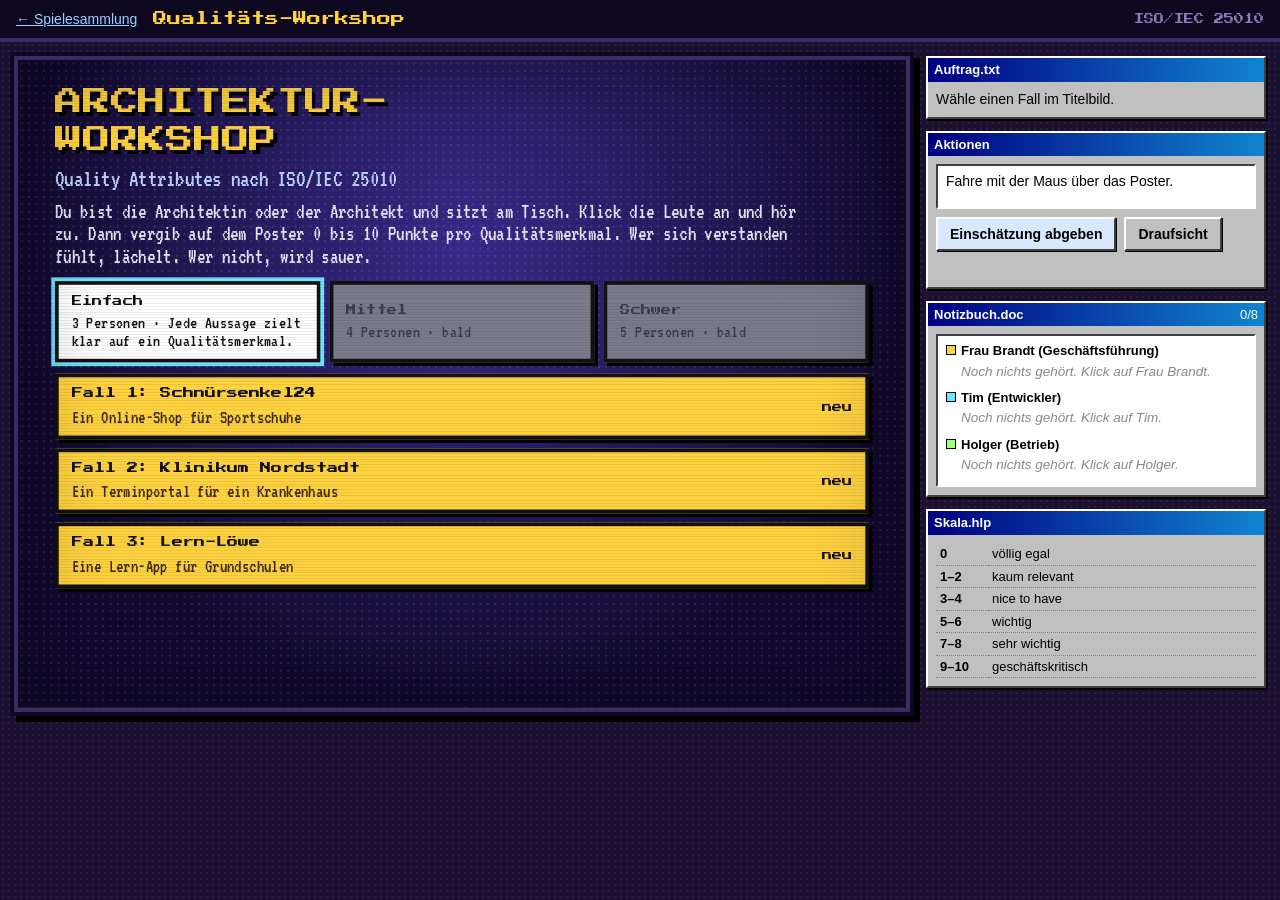
==== games/quality-workshop/index.html @ 389eb07d "Add architecture games collection with quality workshop game Pixel-adventure style ISO 25010 quality" ====
<!doctype html>
<html lang="de">
<head>
  <meta charset="utf-8">
  <meta name="viewport" content="width=device-width, initial-scale=1">
  <title>Qualitäts-Workshop – Architekturspiele</title>
  <meta name="description" content="Hör den Beteiligten zu und bewerte die Qualitätsmerkmale nach ISO 25010 auf dem Radar-Poster.">
  <link rel="stylesheet" href="../../assets/retro.css">
  <link rel="stylesheet" href="style.css">
</head>
<body>
  <header class="topbar">
    <a class="back" href="../../">&larr; Spielesammlung</a>
    <h1>Qualitäts-Workshop</h1>
    <span class="topbar-note">ISO/IEC 25010</span>
  </header>

  <main class="layout">
    <section class="stage-col">
      <div class="frame">
        <div class="stage-wrap" id="stageWrap">
          <div id="stage">

            <!-- Raum -->
            <svg id="room" viewBox="0 0 960 300" width="960" height="300" shape-rendering="crispEdges" aria-hidden="true">
              <rect width="960" height="300" fill="#3f7d8c"/>
              <rect y="0" width="960" height="14" fill="#2f6270"/>
              <rect y="204" width="960" height="96" fill="#2c5a68"/>
              <rect y="204" width="960" height="6" fill="#d8c9a0"/>
              <rect y="210" width="960" height="3" fill="#1d3f4a"/>
              <!-- Fenster -->
              <rect x="52" y="36" width="216" height="150" fill="#e8dcc0"/>
              <rect x="62" y="46" width="196" height="130" fill="#79c7f2"/>
              <rect x="62" y="46" width="196" height="30" fill="#5db4e8"/>
              <rect x="86" y="92" width="52" height="10" fill="#fff"/><rect x="98" y="84" width="40" height="10" fill="#fff"/>
              <rect x="176" y="110" width="60" height="10" fill="#fff"/><rect x="188" y="102" width="40" height="10" fill="#fff"/>
              <rect x="224" y="52" width="22" height="22" fill="#ffe36b"/><rect x="220" y="56" width="30" height="14" fill="#ffe36b"/>
              <rect x="62" y="130" width="196" height="46" fill="#5a7f9c"/>
              <rect x="70" y="118" width="30" height="58" fill="#6a8aa6"/><rect x="104" y="104" width="24" height="72" fill="#587894"/><rect x="132" y="122" width="40" height="54" fill="#6a8aa6"/><rect x="176" y="112" width="26" height="64" fill="#587894"/><rect x="206" y="126" width="46" height="50" fill="#6a8aa6"/>
              <rect x="156" y="46" width="8" height="130" fill="#e8dcc0"/>
              <rect x="62" y="108" width="196" height="8" fill="#e8dcc0"/>
              <rect x="44" y="184" width="232" height="12" fill="#cbb98c"/>
              <!-- Uhr -->
              <rect x="452" y="26" width="48" height="48" fill="#222"/>
              <rect x="456" y="30" width="40" height="40" fill="#f5f0dc"/>
              <rect x="475" y="34" width="3" height="18" fill="#222"/><rect x="475" y="49" width="14" height="3" fill="#222"/>
              <rect x="474" y="48" width="5" height="5" fill="#c0392b"/>
              <!-- Whiteboard -->
              <rect x="668" y="34" width="240" height="152" fill="#9a9a9a"/>
              <rect x="674" y="40" width="228" height="140" fill="#f4f6f6"/>
              <rect x="684" y="56" width="80" height="6" fill="#2a56c0"/>
              <rect x="684" y="72" width="130" height="6" fill="#2a56c0"/>
              <rect x="684" y="88" width="104" height="6" fill="#c0392b"/>
              <rect x="800" y="110" width="12" height="12" fill="#2a8a4a"/><rect x="820" y="110" width="12" height="12" fill="#2a8a4a"/><rect x="840" y="110" width="12" height="12" fill="#2a8a4a"/>
              <rect x="684" y="110" width="100" height="6" fill="#2a56c0"/>
              <rect x="684" y="150" width="60" height="6" fill="#2a56c0"/>
              <rect x="674" y="180" width="228" height="8" fill="#7a7a7a"/>
              <rect x="700" y="176" width="26" height="6" fill="#c0392b"/><rect x="734" y="176" width="26" height="6" fill="#2a56c0"/>
              <!-- Deckenlampe -->
              <rect x="476" y="0" width="4" height="8" fill="#222"/>
              <!-- Pflanze -->
              <rect x="20" y="236" width="44" height="48" fill="#b5602f"/><rect x="16" y="230" width="52" height="10" fill="#c97a40"/>
              <rect x="26" y="170" width="10" height="60" fill="#2f8a3a"/><rect x="42" y="150" width="10" height="80" fill="#3aa84a"/><rect x="52" y="190" width="10" height="42" fill="#2f8a3a"/>
              <rect x="14" y="182" width="14" height="10" fill="#3aa84a"/><rect x="50" y="162" width="20" height="10" fill="#2f8a3a"/><rect x="30" y="160" width="16" height="10" fill="#3aa84a"/>
              <!-- Bild -->
              <rect x="316" y="46" width="70" height="56" fill="#222"/><rect x="322" y="52" width="58" height="44" fill="#f1d9a4"/>
              <rect x="330" y="78" width="14" height="18" fill="#a05a2a"/><rect x="348" y="66" width="14" height="30" fill="#c06a2a"/><rect x="364" y="72" width="12" height="24" fill="#8a4a1a"/>
            </svg>

            <div id="people"></div>

            <!-- Tisch -->
            <div id="table">
              <canvas id="mug" class="decor" aria-hidden="true"></canvas>
              <canvas id="pad" class="decor" aria-hidden="true"></canvas>
            </div>
            <div id="plates"></div>

            <!-- Poster -->
            <div id="posterStage">
              <div id="poster">
                <svg id="radar" viewBox="-250 -250 500 500" width="470" height="470" aria-label="Qualitäts-Poster nach ISO 25010"></svg>
              </div>
            </div>

            <div id="bubbles"></div>
            <div id="crt"></div>

            <!-- Titelbild -->
            <div id="title" class="overlay"></div>
          </div>
        </div>
      </div>
      <p class="hint-portrait">Tipp: Am Smartphone das Gerät quer halten.</p>
    </section>

    <aside class="sidebar">
      <section class="win" id="orderWin">
        <div class="win-title">Auftrag.txt</div>
        <div class="win-body"><p id="orderText" class="order">Wähle einen Fall im Titelbild.</p></div>
      </section>

      <section class="win" id="resultWin" hidden>
        <div class="win-title">Auswertung.exe</div>
        <div class="win-body" id="resultBody"></div>
      </section>

      <section class="win" id="actionWin">
        <div class="win-title">Aktionen</div>
        <div class="win-body">
          <div id="readout" class="inset readout">Fahre mit der Maus über das Poster.</div>
          <div class="btn-row">
            <button class="btn primary" id="submitBtn" type="button">Einschätzung abgeben</button>
            <button class="btn" id="zoomBtn" type="button" aria-pressed="false">Draufsicht</button>
          </div>
          <div id="status" class="status" role="status" aria-live="polite"></div>
        </div>
      </section>

      <section class="win" id="notesWin">
        <div class="win-title">Notizbuch.doc <span id="notesCount" class="count"></span></div>
        <div class="win-body"><div id="notes" class="inset notes"></div></div>
      </section>

      <section class="win" id="scaleWin">
        <div class="win-title">Skala.hlp</div>
        <div class="win-body"><table id="scale" class="scale"></table></div>
      </section>
    </aside>
  </main>

  <script src="data.js"></script>
  <script src="sprites.js"></script>
  <script src="game.js"></script>
</body>
</html>
---- assets/retro.css ----
/* Gemeinsame Optik der Spielesammlung: Fonts, Win95-Fenster, Pixel-Buttons. */
@font-face {
  font-family: 'Press Start 2P';
  src: url('fonts/press-start-2p-latin-400-normal.woff2') format('woff2');
  font-display: swap;
}
@font-face {
  font-family: 'VT323';
  src: url('fonts/vt323-latin-400-normal.woff2') format('woff2');
  font-display: swap;
}

:root {
  --bg: #1b1030;
  --ink: #111;
  --win: #c0c0c0;
  --navy: #000080;
  --yellow: #ffd23f;
  --px: 'Press Start 2P', 'Courier New', monospace;
  --vt: 'VT323', 'Courier New', monospace;
  --ui: Tahoma, Verdana, 'Segoe UI', sans-serif;
}

* { box-sizing: border-box; }

html, body { margin: 0; }
body {
  background: var(--bg);
  background-image: radial-gradient(#2a1c48 1px, transparent 1px);
  background-size: 6px 6px;
  color: #eee;
  font-family: var(--ui);
}

.win {
  background: var(--win);
  border: 2px solid;
  border-color: #fff #404040 #404040 #fff;
  box-shadow: 2px 2px 0 #000;
  color: #000;
  font: 14px/1.35 var(--ui);
  margin-bottom: 12px;
}
.win[hidden] { display: none; }
.win-title {
  background: linear-gradient(90deg, var(--navy), #1084d0);
  color: #fff;
  font-weight: bold;
  font-size: 13px;
  padding: 3px 6px;
  display: flex;
  justify-content: space-between;
}
.win-body { padding: 8px; }

.btn {
  background: var(--win);
  color: #000;
  border: 2px solid;
  border-color: #fff #404040 #404040 #fff;
  box-shadow: 1px 1px 0 #000;
  padding: 7px 12px;
  font: bold 14px var(--ui);
  cursor: pointer;
}
.btn:active, .btn[aria-pressed="true"] { border-color: #404040 #fff #fff #404040; box-shadow: none; }
.btn:focus-visible { outline: 2px dotted #000; outline-offset: -6px; }
.btn.primary { background: #d8e8ff; }
.btn[disabled] { color: #808080; cursor: default; }

.inset {
  background: #fff;
  border: 2px solid;
  border-color: #404040 #fff #fff #404040;
  padding: 6px 8px;
}

.pxbtn {
  background: var(--yellow);
  color: var(--ink);
  border: 4px solid var(--ink);
  box-shadow: 4px 4px 0 #000;
  padding: 10px 14px;
  font: 12px/1.4 var(--px);
  cursor: pointer;
  text-align: left;
}
.pxbtn:hover { background: #fff0a0; }
.pxbtn:active { transform: translate(3px, 3px); box-shadow: 1px 1px 0 #000; }
.pxbtn:focus-visible { outline: 3px dashed #fff; outline-offset: 3px; }
.pxbtn[disabled] { background: #7a7a8c; color: #3a3a4a; cursor: not-allowed; box-shadow: 4px 4px 0 #000; transform: none; }
---- games/quality-workshop/style.css ----
/* Qualitäts-Workshop: Seitenlayout, Bühne (960x640 logisch, wird skaliert) und Sidebar. */
.topbar {
  display: flex; align-items: center; gap: 16px;
  padding: 10px 16px;
  background: #0d0820;
  border-bottom: 4px solid #3a2a66;
}
.topbar h1 { font: 14px/1.3 var(--px); margin: 0; color: var(--yellow); flex: 1; }
.topbar .back { color: #9ad0ff; font-size: 14px; }
.topbar-note { font: 10px var(--px); color: #8a7ab8; }

.layout {
  display: grid;
  grid-template-columns: minmax(0, 1fr) 340px;
  gap: 16px;
  max-width: 1400px;
  margin: 0 auto;
  padding: 14px;
  align-items: start;
}
@media (max-width: 1000px) { .layout { grid-template-columns: minmax(0, 1fr); } }

.frame { border: 4px solid #3a2a66; background: #000; box-shadow: 0 0 0 4px #0d0820, 6px 6px 0 4px #000; }
.stage-wrap { position: relative; width: 100%; aspect-ratio: 960 / 700; overflow: hidden; }
#stage {
  position: absolute; left: 0; top: 0; width: 960px; height: 700px;
  transform-origin: 0 0; overflow: hidden;
  font-family: var(--vt);
  background: #222;
  user-select: none; -webkit-user-select: none;
}
.hint-portrait { display: none; color: #9a8ac8; font-size: 13px; }
@media (orientation: portrait) and (max-width: 700px) { .hint-portrait { display: block; } }

#room { position: absolute; left: 0; top: 0; }

/* Personen */
#people { position: absolute; inset: 0; z-index: 1; }
.person {
  position: absolute; top: 130px; width: 144px; height: 180px;
  padding: 0; border: 0; background: none; cursor: pointer;
  animation: bob 2.6s steps(1) infinite;
}
.person canvas { width: 144px; height: 180px; image-rendering: pixelated; display: block; }
.person:hover canvas, .person:focus-visible canvas { filter: brightness(1.18); }
.person:focus-visible { outline: 3px dashed #fff; outline-offset: 4px; }
@keyframes bob { 0%, 100% { transform: translateY(0); } 50% { transform: translateY(-3px); } }
.person.hop { animation: hop .6s steps(6) 2; }
@keyframes hop { 0%, 100% { transform: translateY(0); } 50% { transform: translateY(-14px); } }
.person.shake { animation: shake .4s steps(4) 3; }
@keyframes shake { 0%, 100% { transform: translateX(0); } 25% { transform: translateX(-5px); } 75% { transform: translateX(5px); } }
.person .badge {
  position: absolute; right: 8px; top: 2px; min-width: 26px; height: 26px; padding: 0 4px;
  background: var(--yellow); border: 3px solid #111; color: #111;
  font: 18px/20px var(--vt); text-align: center;
}
.person.done .badge { background: #8ae29a; }

/* Tisch */
#table {
  position: absolute; left: 0; top: 296px; width: 960px; height: 404px; z-index: 2;
  background:
    repeating-linear-gradient(180deg, transparent 0 46px, rgba(0,0,0,.22) 46px 49px),
    repeating-linear-gradient(90deg, rgba(255,255,255,.03) 0 3px, transparent 3px 11px),
    linear-gradient(180deg, #7a4c26, #96622f 40%, #7e502a);
  border-top: 8px solid #4a2c12;
  box-shadow: inset 0 4px 0 #b98650;
}
#table .decor { position: absolute; image-rendering: pixelated; }
#mug { left: 46px; top: 74px; width: 60px; height: 60px; }
#pad { left: 822px; top: 66px; width: 96px; height: 96px; }

#plates { position: absolute; inset: 0; z-index: 3; pointer-events: none; }
.plate {
  position: absolute; top: 302px; width: 156px; padding: 1px 4px 2px; text-align: center;
  background: #f4ead0; border: 3px solid #2a1a10; box-shadow: 3px 3px 0 rgba(0,0,0,.4);
  font: 19px/1 var(--vt); color: #1a1008;
}
.plate small { display: block; font-size: 15px; color: #6a5a40; }

/* Poster auf dem Tisch */
#posterStage {
  position: absolute; left: 240px; top: 322px; width: 480px; height: 378px;
  perspective: 900px; z-index: 4; pointer-events: none;
}
#poster {
  position: absolute; left: 5px; top: -58px; width: 470px; height: 470px;
  transform: rotateX(38deg); transform-origin: 50% 50%;
  transition: transform .5s steps(8);
  pointer-events: auto;
  filter: drop-shadow(8px 10px 0 rgba(0,0,0,.35));
}
#stage.zoomed #poster { transform: translateY(-150px) rotateX(0deg) scale(1.22); }
#radar { display: block; touch-action: none; cursor: crosshair; font-family: var(--ui); }
#radar .seg { fill: transparent; cursor: crosshair; }
#radar .seg.locked { cursor: default; }
#radar text { pointer-events: none; }
.axis-label { font: bold 13.5px var(--ui); fill: #2a1a10; }
.axis-label.untouched { fill: #a02a20; }
.axis-label.hot { fill: #0a3fc0; }

/* Sprechblasen */
#bubbles { position: absolute; inset: 0; z-index: 12; pointer-events: none; }
.bubble {
  position: absolute; max-width: 540px; width: max-content;
  background: #fffbe8; color: #111; border: 4px solid #111;
  padding: 8px 12px 10px; font: 25px/1.05 var(--vt);
  box-shadow: 4px 4px 0 rgba(0,0,0,.45);
}
.bubble .who {
  display: inline-block; background: #111; color: var(--c, #fff);
  font: 9px/1 var(--px); padding: 4px 6px; margin-bottom: 6px;
}
.bubble .tail {
  position: absolute; bottom: -14px; width: 16px; height: 16px; margin-left: -8px;
  background: #fffbe8; border: 4px solid #111; border-top: 0; border-left: 0; transform: rotate(45deg);
}
.bubble.small { max-width: 160px; font-size: 21px; }

/* CRT-Look */
#crt {
  position: absolute; inset: 0; z-index: 40; pointer-events: none;
  background: repeating-linear-gradient(180deg, rgba(0,0,0,0) 0 2px, rgba(0,0,0,.07) 2px 3px);
  box-shadow: inset 0 0 90px rgba(0,0,0,.35);
}

/* Titelbild */
.overlay {
  position: absolute; inset: 0; z-index: 30; display: none;
  background: radial-gradient(circle at 50% 30%, #3a2a8c, #120a30 70%);
  color: #fff; padding: 22px 40px; overflow: hidden;
}
.overlay.on { display: block; }
.overlay::before {
  content: ''; position: absolute; inset: 0;
  background-image: radial-gradient(rgba(255,255,255,.12) 1px, transparent 1px); background-size: 8px 8px;
}
.overlay > * { position: relative; }
.t-title { font: 30px/1.35 var(--px); color: var(--yellow); text-shadow: 4px 4px 0 #000; margin: 4px 0 8px; }
.t-sub { font: 26px/1 var(--vt); color: #bcd2ff; margin: 0 0 12px; }
.t-how { font: 23px/1.05 var(--vt); color: #e6e6f6; max-width: 820px; margin: 0 0 14px; }
.t-levels { display: flex; gap: 10px; margin-bottom: 12px; }
.t-levels .pxbtn { flex: 1; font-size: 11px; }
.t-levels .pxbtn small { display: block; font: 19px/1 var(--vt); margin-top: 6px; }
.t-levels .pxbtn.sel { background: #fff; outline: 4px solid #6fe3ff; }
.t-cases { display: grid; gap: 10px; }
.t-cases .pxbtn { display: flex; justify-content: space-between; align-items: center; gap: 12px; }
.t-cases .pxbtn span:first-child { font-size: 12px; }
.t-cases .pxbtn small { font: 20px/1 var(--vt); display: block; margin-top: 6px; color: #3a2a10; }
.t-best { font: 11px var(--px); white-space: nowrap; }

/* Sidebar */
.order { margin: 0; }
.readout { min-height: 3.2em; margin-bottom: 8px; }
.readout b { color: #000080; }
.btn-row { display: flex; gap: 8px; flex-wrap: wrap; }
.status { margin-top: 8px; min-height: 1.4em; color: #8a1a10; font-weight: bold; }
.notes { max-height: 360px; overflow: auto; font-size: 13.5px; }
.notes h4 { margin: 8px 0 3px; font-size: 13px; }
.notes h4:first-child { margin-top: 0; }
.notes h4 i { display: inline-block; width: 10px; height: 10px; margin-right: 5px; border: 1px solid #000; }
.notes p { margin: 0 0 5px; padding-left: 15px; }
.notes p.unheard { color: #888; font-style: italic; }
.count { font-weight: normal; }
.scale { width: 100%; border-collapse: collapse; font-size: 13px; }
.scale td { padding: 2px 4px; border-bottom: 1px dotted #808080; }
.scale td:first-child { width: 52px; font-weight: bold; }
.scale tr.on td { background: #000080; color: #fff; }

/* Auswertung */
.res-score { text-align: center; margin-bottom: 8px; }
.res-score .big { font: 26px var(--px); color: #000080; }
.res-score .rank { font-weight: bold; margin-top: 4px; }
.res-legend { font-size: 12.5px; margin: 4px 0 8px; }
.res-legend i { display: inline-block; width: 18px; height: 0; border-top: 3px solid; vertical-align: middle; margin: 0 4px 0 8px; }
.res-person { border-top: 2px groove #fff; padding: 6px 0; }
.res-head { display: flex; align-items: center; gap: 8px; margin-bottom: 4px; }
.res-head canvas { width: 48px; height: 60px; image-rendering: pixelated; background: #3f7d8c; border: 2px solid #000; }
.res-head b { display: block; }
.res-row { margin: 3px 0 6px; font-size: 13px; }
.res-row .nums { font-weight: bold; }
.res-row .ok { color: #0a7a2a; } .res-row .mid { color: #a06a00; } .res-row .bad { color: #b01a10; }
.res-row q { display: block; color: #444; font-style: italic; quotes: none; }
.res-actions { display: flex; gap: 8px; flex-wrap: wrap; margin-top: 10px; }
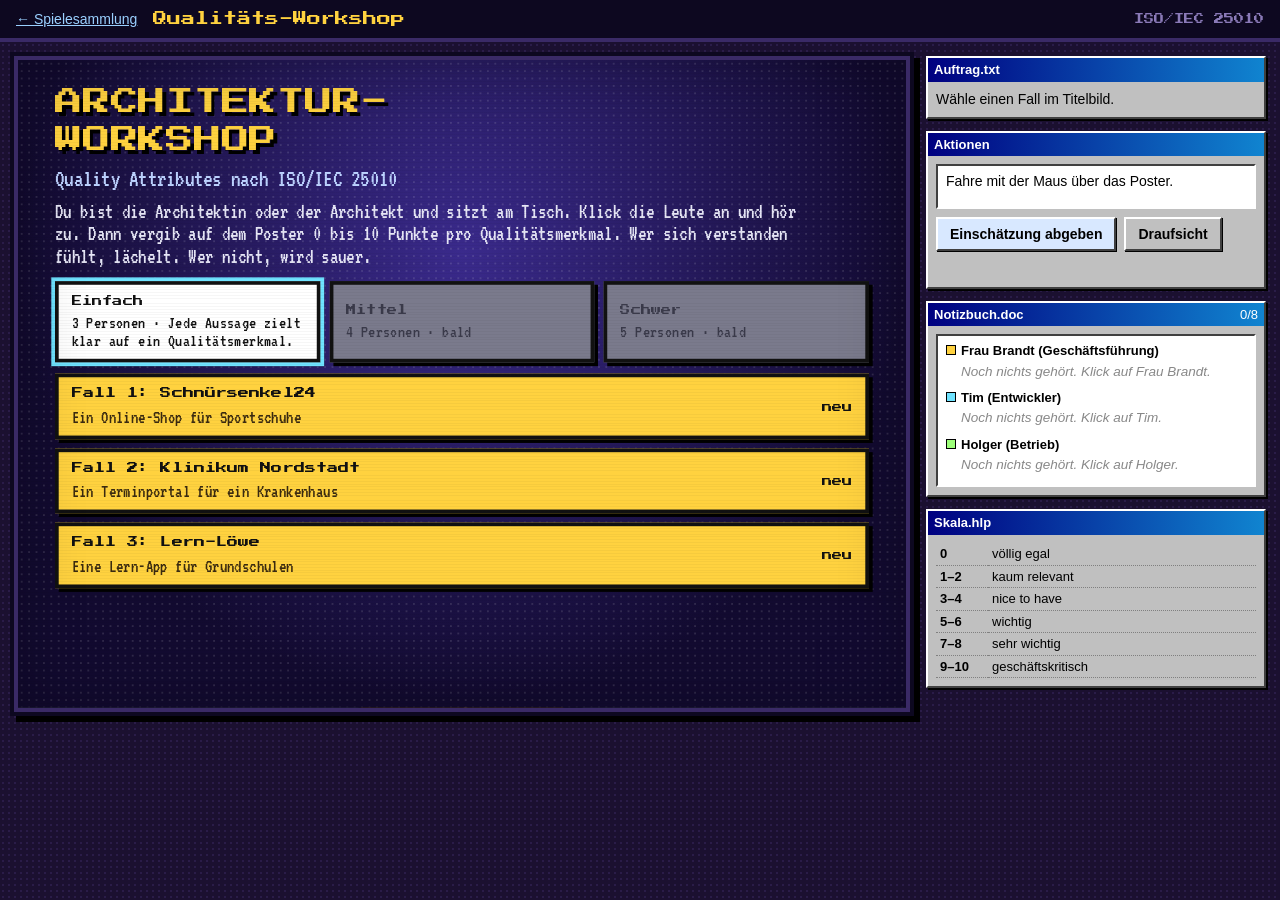
==== commit 763eb19e: "Seat people around an oval table, redraw figures with bigger cartoon heads People now sit at the bac" ====
--- a/games/quality-workshop/index.html
+++ b/games/quality-workshop/index.html
@@ -22,7 +22,7 @@
           <div id="stage">
 
             <!-- Raum -->
-            <svg id="room" viewBox="0 0 960 300" width="960" height="300" shape-rendering="crispEdges" aria-hidden="true">
+            <svg id="room" viewBox="0 0 960 700" width="960" height="700" shape-rendering="crispEdges" aria-hidden="true">
               <rect width="960" height="300" fill="#3f7d8c"/>
               <rect y="0" width="960" height="14" fill="#2f6270"/>
               <rect y="204" width="960" height="96" fill="#2c5a68"/>
@@ -65,6 +65,12 @@
               <!-- Bild -->
               <rect x="316" y="46" width="70" height="56" fill="#222"/><rect x="322" y="52" width="58" height="44" fill="#f1d9a4"/>
               <rect x="330" y="78" width="14" height="18" fill="#a05a2a"/><rect x="348" y="66" width="14" height="30" fill="#c06a2a"/><rect x="364" y="72" width="12" height="24" fill="#8a4a1a"/>
+              <!-- Boden -->
+              <rect y="300" width="960" height="400" fill="#3b3d6b"/>
+              <rect y="296" width="960" height="10" fill="#5a3a22"/>
+              <rect y="306" width="960" height="4" fill="#2a1a10"/>
+              <g fill="#34365e"><rect y="320" width="960" height="3"/><rect y="352" width="960" height="3"/><rect y="388" width="960" height="3"/><rect y="428" width="960" height="3"/><rect y="472" width="960" height="3"/><rect y="520" width="960" height="3"/><rect y="572" width="960" height="3"/><rect y="628" width="960" height="3"/><rect y="688" width="960" height="3"/></g>
+              <g fill="#454880"><rect x="40" y="340" width="6" height="3"/><rect x="180" y="460" width="6" height="3"/><rect x="860" y="360" width="6" height="3"/><rect x="800" y="600" width="6" height="3"/><rect x="90" y="620" width="6" height="3"/></g>
             </svg>
 
             <div id="people"></div>
--- a/games/quality-workshop/style.css
+++ b/games/quality-workshop/style.css
@@ -33,11 +33,12 @@
 @media (orientation: portrait) and (max-width: 700px) { .hint-portrait { display: block; } }
 
 #room { position: absolute; left: 0; top: 0; }
+.person.side canvas { -webkit-mask-image: linear-gradient(to bottom, #000 0, #000 70%, transparent 96%); mask-image: linear-gradient(to bottom, #000 0, #000 70%, transparent 96%); }
 
 /* Personen */
 #people { position: absolute; inset: 0; z-index: 1; }
 .person {
-  position: absolute; top: 130px; width: 144px; height: 180px;
+  position: absolute; width: 144px; height: 180px;
   padding: 0; border: 0; background: none; cursor: pointer;
   animation: bob 2.6s steps(1) infinite;
 }
@@ -56,26 +57,29 @@
 }
 .person.done .badge { background: #8ae29a; }
 
-/* Tisch */
+/* Tisch: ovale Platte, die Leute sitzen drumherum */
 #table {
-  position: absolute; left: 0; top: 296px; width: 960px; height: 404px; z-index: 2;
+  position: absolute; left: 120px; top: 296px; width: 720px; height: 380px; z-index: 2;
+  border-radius: 50%;
+  border: 10px solid #4a2c12;
   background:
-    repeating-linear-gradient(180deg, transparent 0 46px, rgba(0,0,0,.22) 46px 49px),
+    repeating-linear-gradient(180deg, transparent 0 46px, rgba(0,0,0,.2) 46px 49px),
     repeating-linear-gradient(90deg, rgba(255,255,255,.03) 0 3px, transparent 3px 11px),
-    linear-gradient(180deg, #7a4c26, #96622f 40%, #7e502a);
-  border-top: 8px solid #4a2c12;
-  box-shadow: inset 0 4px 0 #b98650;
+    radial-gradient(ellipse at 42% 32%, #a56c36, #86552a 60%, #744a26);
+  box-shadow: inset 0 5px 0 #c1905a, 0 16px 0 rgba(0,0,0,.35);
+  overflow: hidden;
 }
 #table .decor { position: absolute; image-rendering: pixelated; }
-#mug { left: 46px; top: 74px; width: 60px; height: 60px; }
-#pad { left: 822px; top: 66px; width: 96px; height: 96px; }
+#mug { left: 560px; top: 66px; width: 60px; height: 60px; }
+#pad { left: 600px; top: 150px; width: 72px; height: 72px; }
 
 #plates { position: absolute; inset: 0; z-index: 3; pointer-events: none; }
 .plate {
-  position: absolute; top: 302px; width: 156px; padding: 1px 4px 2px; text-align: center;
+  position: absolute; width: 156px; padding: 1px 4px 2px; text-align: center;
   background: #f4ead0; border: 3px solid #2a1a10; box-shadow: 3px 3px 0 rgba(0,0,0,.4);
   font: 19px/1 var(--vt); color: #1a1008;
 }
+.plate.side { width: 124px; }
 .plate small { display: block; font-size: 15px; color: #6a5a40; }
 
 /* Poster auf dem Tisch */
@@ -120,8 +124,8 @@
 /* CRT-Look */
 #crt {
   position: absolute; inset: 0; z-index: 40; pointer-events: none;
-  background: repeating-linear-gradient(180deg, rgba(0,0,0,0) 0 2px, rgba(0,0,0,.07) 2px 3px);
-  box-shadow: inset 0 0 90px rgba(0,0,0,.35);
+  background: repeating-linear-gradient(180deg, rgba(0,0,0,0) 0 2px, rgba(0,0,0,.035) 2px 3px);
+  box-shadow: inset 0 0 70px rgba(0,0,0,.25);
 }
 
 /* Titelbild */
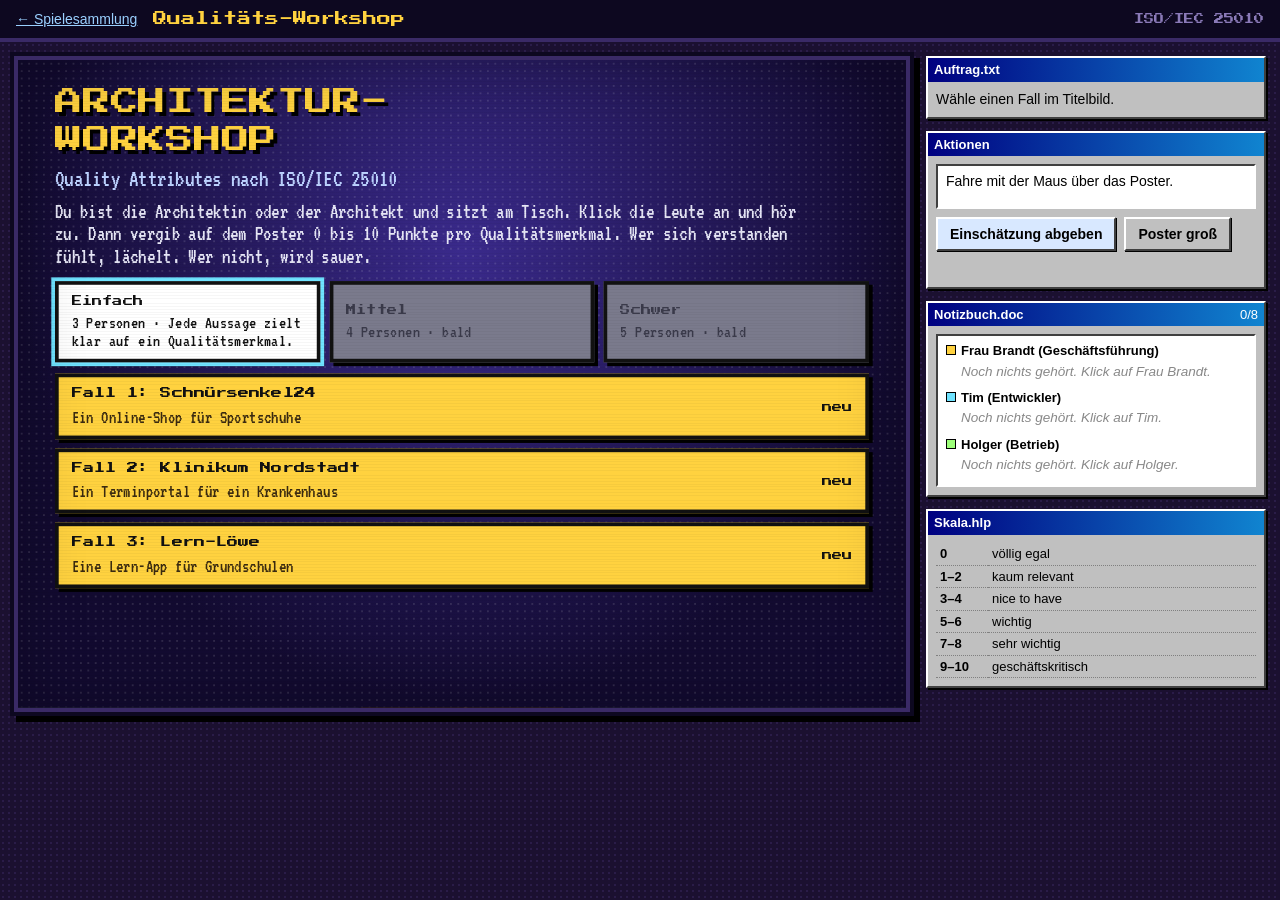
==== commit 65b98c05: "Add fullscreen radar poster for mobile Tapping the poster (or 'Poster groß') opens a flat, screen-fi" ====
--- a/games/quality-workshop/index.html
+++ b/games/quality-workshop/index.html
@@ -85,7 +85,7 @@
             <!-- Poster -->
             <div id="posterStage">
               <div id="poster">
-                <svg id="radar" viewBox="-250 -250 500 500" width="470" height="470" aria-label="Qualitäts-Poster nach ISO 25010"></svg>
+                <svg id="radar" viewBox="-250 -250 500 500" aria-label="Qualitäts-Poster nach ISO 25010"></svg>
               </div>
             </div>
 
@@ -97,7 +97,7 @@
           </div>
         </div>
       </div>
-      <p class="hint-portrait">Tipp: Am Smartphone das Gerät quer halten.</p>
+      <p class="hint-mobile">Tipp: Tippe aufs Poster, dann füllt es den ganzen Bildschirm.</p>
     </section>
 
     <aside class="sidebar">
@@ -117,7 +117,7 @@
           <div id="readout" class="inset readout">Fahre mit der Maus über das Poster.</div>
           <div class="btn-row">
             <button class="btn primary" id="submitBtn" type="button">Einschätzung abgeben</button>
-            <button class="btn" id="zoomBtn" type="button" aria-pressed="false">Draufsicht</button>
+            <button class="btn" id="zoomBtn" type="button">Poster groß</button>
           </div>
           <div id="status" class="status" role="status" aria-live="polite"></div>
         </div>
@@ -135,6 +135,19 @@
     </aside>
   </main>
 
+  <div id="fullView" class="fullview" hidden role="dialog" aria-label="Poster im Vollbild">
+    <div class="fv-bar">
+      <div id="readoutFull" class="inset readout">Tippe oder ziehe auf dem Poster, um Punkte zu vergeben.</div>
+      <div class="btn-row">
+        <button class="btn" id="fullClose" type="button">&larr; Zum Tisch</button>
+        <button class="btn primary" id="fullSubmit" type="button">Einschätzung abgeben</button>
+      </div>
+      <div id="statusFull" class="status" role="status" aria-live="polite"></div>
+      <div id="fullLegend" class="fv-legend" hidden><b style="color:#1f4fd8">&mdash;</b> deine Punkte &nbsp; <b style="color:#16883e">- -</b> gemeint</div>
+    </div>
+    <div id="fullHolder" class="fv-holder"></div>
+  </div>
+
   <script src="data.js"></script>
   <script src="sprites.js"></script>
   <script src="game.js"></script>
--- a/games/quality-workshop/style.css
+++ b/games/quality-workshop/style.css
@@ -29,8 +29,8 @@
   background: #222;
   user-select: none; -webkit-user-select: none;
 }
-.hint-portrait { display: none; color: #9a8ac8; font-size: 13px; }
-@media (orientation: portrait) and (max-width: 700px) { .hint-portrait { display: block; } }
+.hint-mobile { display: none; color: #9a8ac8; font-size: 13px; }
+@media (max-width: 800px) { .hint-mobile { display: block; } }
 
 #room { position: absolute; left: 0; top: 0; }
 .person.side canvas { -webkit-mask-image: linear-gradient(to bottom, #000 0, #000 70%, transparent 96%); mask-image: linear-gradient(to bottom, #000 0, #000 70%, transparent 96%); }
@@ -94,8 +94,7 @@
   pointer-events: auto;
   filter: drop-shadow(8px 10px 0 rgba(0,0,0,.35));
 }
-#stage.zoomed #poster { transform: translateY(-150px) rotateX(0deg) scale(1.22); }
-#radar { display: block; touch-action: none; cursor: crosshair; font-family: var(--ui); }
+#radar { display: block; width: 470px; height: 470px; touch-action: none; cursor: crosshair; font-family: var(--ui); }
 #radar .seg { fill: transparent; cursor: crosshair; }
 #radar .seg.locked { cursor: default; }
 #radar text { pointer-events: none; }
@@ -186,3 +185,20 @@
 .res-row .ok { color: #0a7a2a; } .res-row .mid { color: #a06a00; } .res-row .bad { color: #b01a10; }
 .res-row q { display: block; color: #444; font-style: italic; quotes: none; }
 .res-actions { display: flex; gap: 8px; flex-wrap: wrap; margin-top: 10px; }
+
+/* Poster im Vollbild */
+body.noscroll { overflow: hidden; }
+.fullview { position: fixed; inset: 0; z-index: 100; display: flex; flex-direction: column; background: #1b1030; }
+.fullview[hidden] { display: none; }
+.fv-bar {
+  display: flex; flex-wrap: wrap; align-items: center; gap: 8px; padding: 8px 10px;
+  background: var(--win); color: #000; font: 14px/1.35 var(--ui);
+  border-bottom: 2px solid #404040;
+}
+.fv-bar .readout { flex: 1 1 220px; min-height: 0; margin: 0; padding: 4px 8px; }
+.fv-bar .status { flex: 1 1 100%; margin: 0; min-height: 0; }
+.fv-bar .status:empty { display: none; }
+.fv-legend { flex: 1 1 100%; font-size: 13px; }
+.fv-holder { flex: 1; min-height: 0; display: flex; background: #f1e3bd; }
+#radar.full { width: 100%; height: 100%; cursor: pointer; }
+#radar.full .axis-label { font-size: 15px; }
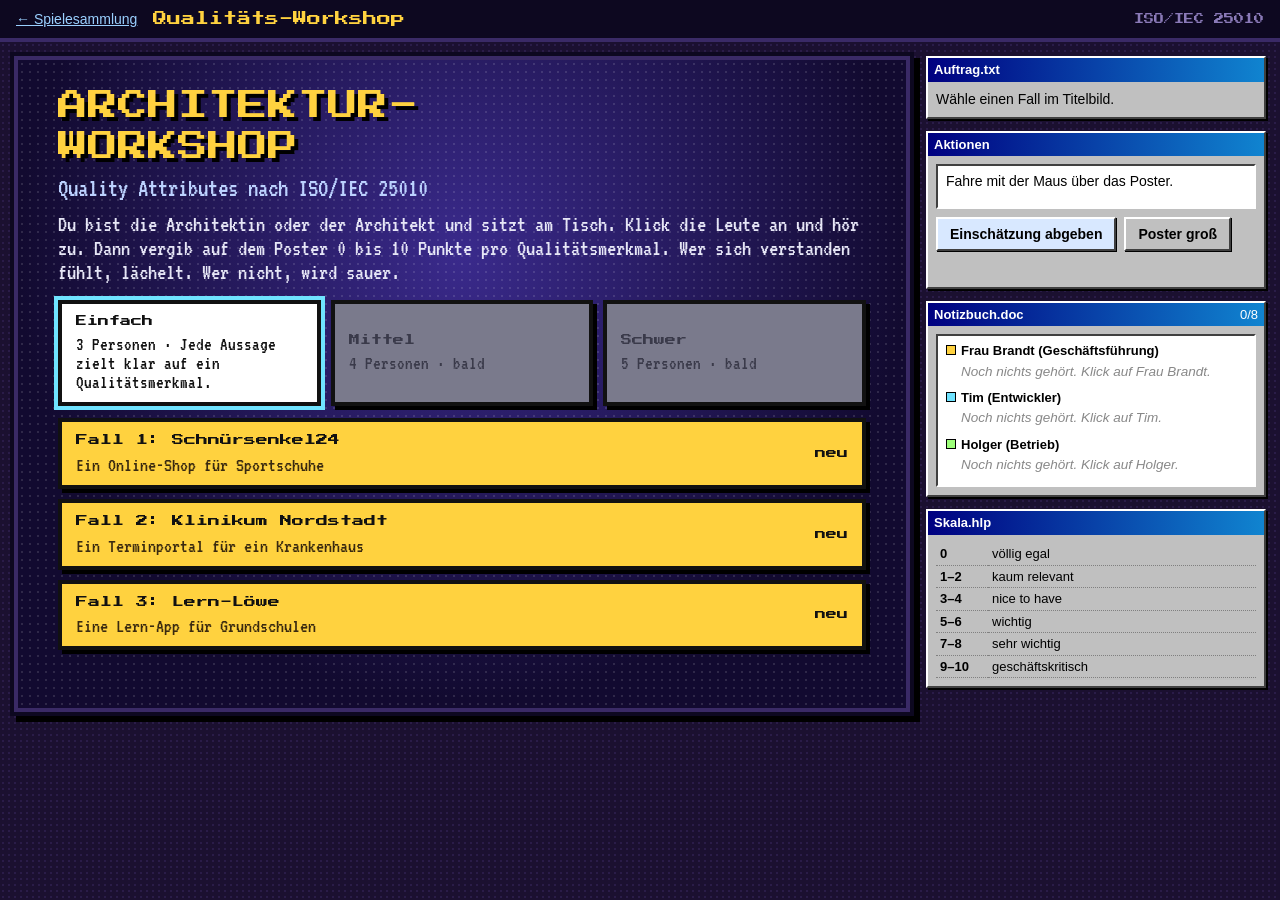
==== commit 16b5d02a: "Portrait layout for phones: scene crop on top, large flat poster below In portrait on narrow screens" ====
--- a/games/quality-workshop/index.html
+++ b/games/quality-workshop/index.html
@@ -91,13 +91,14 @@
 
             <div id="bubbles"></div>
             <div id="crt"></div>
-
-            <!-- Titelbild -->
-            <div id="title" class="overlay"></div>
           </div>
         </div>
+        <!-- Titelbild -->
+        <div id="title" class="overlay"></div>
       </div>
-      <p class="hint-mobile">Tipp: Tippe aufs Poster, dann füllt es den ganzen Bildschirm.</p>
+      <div id="speechPanel" class="speech-panel" aria-live="polite"></div>
+      <div id="tablePanel" class="table-panel"><div id="panelHolder" class="panel-holder"></div></div>
+      <p class="hint-mobile">Tipp: Tippe auf die Personen, um ihnen zuzuhören.</p>
     </section>
 
     <aside class="sidebar">
--- a/games/quality-workshop/style.css
+++ b/games/quality-workshop/style.css
@@ -20,7 +20,7 @@
 }
 @media (max-width: 1000px) { .layout { grid-template-columns: minmax(0, 1fr); } }
 
-.frame { border: 4px solid #3a2a66; background: #000; box-shadow: 0 0 0 4px #0d0820, 6px 6px 0 4px #000; }
+.frame { position: relative; border: 4px solid #3a2a66; background: #000; box-shadow: 0 0 0 4px #0d0820, 6px 6px 0 4px #000; }
 .stage-wrap { position: relative; width: 100%; aspect-ratio: 960 / 700; overflow: hidden; }
 #stage {
   position: absolute; left: 0; top: 0; width: 960px; height: 700px;
@@ -202,3 +202,34 @@
 .fv-holder { flex: 1; min-height: 0; display: flex; background: #f1e3bd; }
 #radar.full { width: 100%; height: 100%; cursor: pointer; }
 #radar.full .axis-label { font-size: 15px; }
+
+/* Hochformat am Smartphone: Szene als Ausschnitt, Poster darunter in voller Breite */
+.speech-panel, .table-panel { display: none; }
+body.portrait .speech-panel {
+  display: block; margin-top: 10px; min-height: 96px;
+  background: #fffbe8; color: #111; border: 4px solid #111; padding: 8px 12px 10px;
+  font: 23px/1.1 var(--vt); box-shadow: 4px 4px 0 rgba(0,0,0,.45);
+}
+.speech-panel p { margin: 0 0 6px; }
+.speech-panel .who { display: inline-block; background: #111; color: var(--c, #fff); font: 9px/1 var(--px); padding: 4px 6px; margin-right: 8px; vertical-align: middle; }
+.speech-panel .hint { color: #777; }
+body.portrait .table-panel {
+  display: block; margin-top: 10px; padding: 10px;
+  background:
+    repeating-linear-gradient(180deg, transparent 0 46px, rgba(0,0,0,.2) 46px 49px),
+    linear-gradient(180deg, #a56c36, #86552a);
+  border: 4px solid #4a2c12; box-shadow: inset 0 4px 0 #c1905a;
+}
+.panel-holder { width: 100%; aspect-ratio: 1; background: #f1e3bd; border: 3px solid #3a2a18; box-shadow: 4px 4px 0 rgba(0,0,0,.35); display: flex; }
+body.portrait #posterStage, body.portrait #bubbles, body.portrait #zoomBtn { display: none; }
+body.portrait .overlay { position: fixed; inset: 0; z-index: 200; overflow: auto; padding: 16px 14px; }
+body.portrait .t-title { font-size: 18px; }
+body.portrait .t-sub { font-size: 22px; }
+body.portrait .t-how { font-size: 20px; }
+body.portrait .t-levels { flex-direction: column; }
+body.portrait .t-levels .pxbtn { font-size: 10px; padding: 8px 10px; }
+body.portrait .t-cases .pxbtn span:first-child { font-size: 10px; }
+body.portrait .t-best { font-size: 9px; }
+body.portrait .layout { padding: 8px; gap: 10px; }
+body.portrait .table-panel { padding: 5px; border-width: 3px; }
+body.portrait .panel-holder { border-width: 2px; }
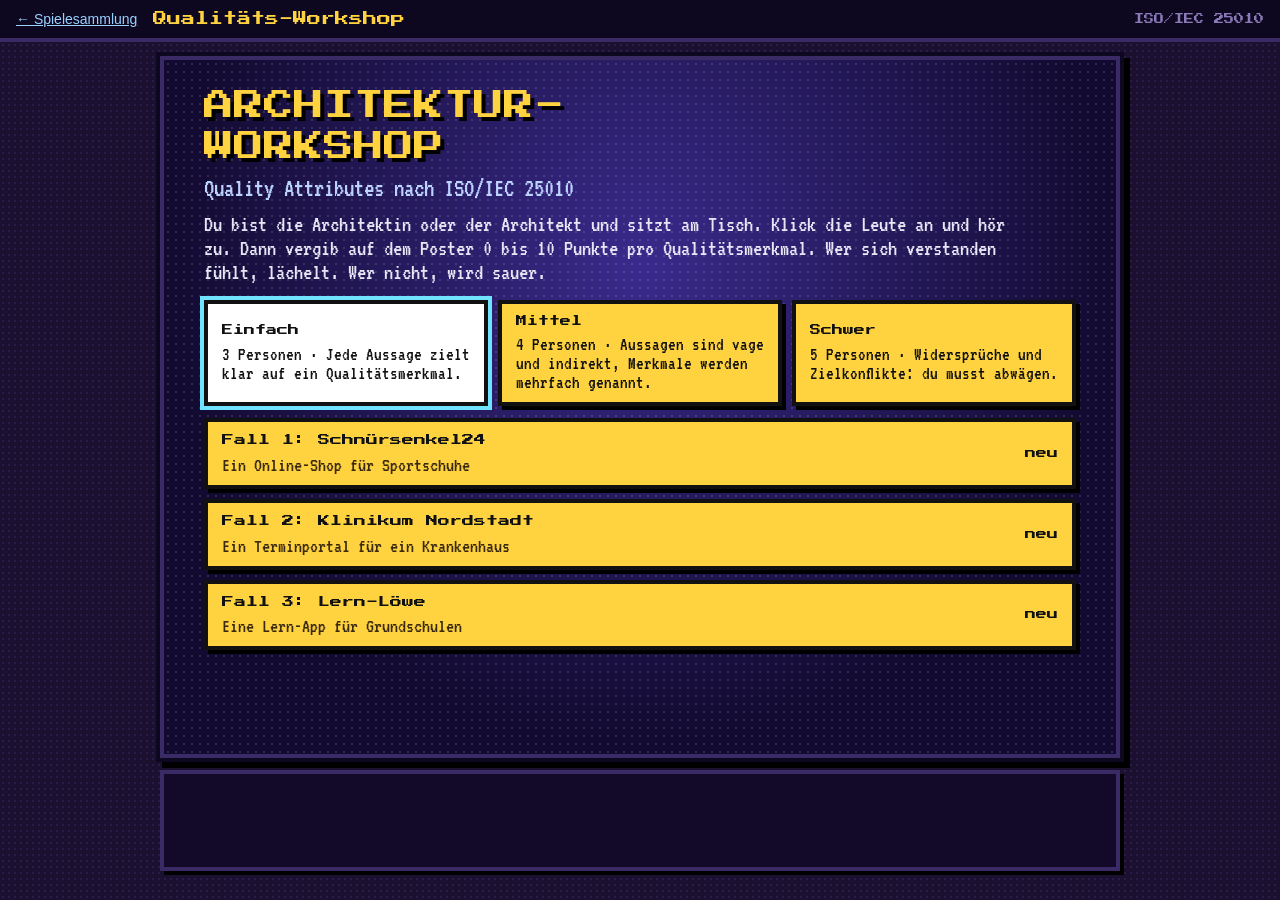
==== commit f4d6dd57: "Replace Windows-style side panels with adventure verb bar and parchment sheets Notebook, scale, task" ====
--- a/games/quality-workshop/index.html
+++ b/games/quality-workshop/index.html
@@ -97,44 +97,39 @@
         <div id="title" class="overlay"></div>
       </div>
       <div id="speechPanel" class="speech-panel" aria-live="polite"></div>
-      <div id="tablePanel" class="table-panel"><div id="panelHolder" class="panel-holder"></div></div>
+      <div id="verbbar" class="verbbar" data-mode="title">
+        <div class="vb-read">
+          <div id="readout" class="readout">Fahre mit der Maus über das Poster.</div>
+          <div id="status" class="status" role="status" aria-live="polite"></div>
+        </div>
+        <div class="vb-btns">
+          <button class="btn" id="btnOrder" type="button">Auftrag</button>
+          <button class="btn" id="btnNotes" type="button">Notizbuch <span id="notesCount" class="count"></span></button>
+          <button class="btn" id="btnScale" type="button">Skala</button>
+          <button class="btn" id="zoomBtn" type="button">Poster groß</button>
+          <button class="btn primary vb-play" id="submitBtn" type="button">Einschätzung abgeben</button>
+          <button class="btn vb-result" id="btnResult" type="button">Auswertung</button>
+          <button class="btn primary vb-result" id="btnNext" type="button">Nächster Fall</button>
+          <button class="btn vb-result" id="btnAgain" type="button">Nochmal</button>
+          <button class="btn vb-result" id="btnMenu" type="button">Fallauswahl</button>
+        </div>
+      </div>
       <p class="hint-mobile">Tipp: Tippe auf die Personen, um ihnen zuzuhören.</p>
     </section>
 
-    <aside class="sidebar">
-      <section class="win" id="orderWin">
-        <div class="win-title">Auftrag.txt</div>
-        <div class="win-body"><p id="orderText" class="order">Wähle einen Fall im Titelbild.</p></div>
-      </section>
+  </main>
 
-      <section class="win" id="resultWin" hidden>
-        <div class="win-title">Auswertung.exe</div>
-        <div class="win-body" id="resultBody"></div>
-      </section>
-
-      <section class="win" id="actionWin">
-        <div class="win-title">Aktionen</div>
-        <div class="win-body">
-          <div id="readout" class="inset readout">Fahre mit der Maus über das Poster.</div>
-          <div class="btn-row">
-            <button class="btn primary" id="submitBtn" type="button">Einschätzung abgeben</button>
-            <button class="btn" id="zoomBtn" type="button">Poster groß</button>
-          </div>
-          <div id="status" class="status" role="status" aria-live="polite"></div>
-        </div>
-      </section>
-
-      <section class="win" id="notesWin">
-        <div class="win-title">Notizbuch.doc <span id="notesCount" class="count"></span></div>
-        <div class="win-body"><div id="notes" class="inset notes"></div></div>
-      </section>
-
-      <section class="win" id="scaleWin">
-        <div class="win-title">Skala.hlp</div>
-        <div class="win-body"><table id="scale" class="scale"></table></div>
-      </section>
-    </aside>
-  </main>
+  <div id="modal" class="modal" hidden>
+    <div class="sheet" role="dialog" aria-modal="true" aria-labelledby="sheetTitle">
+      <header class="sheet-head"><h2 id="sheetTitle">Auftrag</h2><button class="sheet-x" id="sheetClose" type="button" aria-label="Schließen">&times;</button></header>
+      <div class="sheet-body">
+        <section data-sheet="order"><p id="orderText" class="order">Wähle einen Fall im Titelbild.</p><div class="sheet-actions"><button class="btn primary" data-close type="button">Los geht&rsquo;s</button></div></section>
+        <section data-sheet="notes"><div id="notes" class="notes"></div></section>
+        <section data-sheet="scale"><p class="scale-intro">So viele Punkte bedeuten so viel:</p><table id="scale" class="scale"></table></section>
+        <section data-sheet="result"><div id="resultBody"></div></section>
+      </div>
+    </div>
+  </div>
 
   <div id="fullView" class="fullview" hidden role="dialog" aria-label="Poster im Vollbild">
     <div class="fv-bar">
--- a/assets/retro.css
+++ b/assets/retro.css
@@ -32,49 +32,6 @@
   font-family: var(--ui);
 }
 
-.win {
-  background: var(--win);
-  border: 2px solid;
-  border-color: #fff #404040 #404040 #fff;
-  box-shadow: 2px 2px 0 #000;
-  color: #000;
-  font: 14px/1.35 var(--ui);
-  margin-bottom: 12px;
-}
-.win[hidden] { display: none; }
-.win-title {
-  background: linear-gradient(90deg, var(--navy), #1084d0);
-  color: #fff;
-  font-weight: bold;
-  font-size: 13px;
-  padding: 3px 6px;
-  display: flex;
-  justify-content: space-between;
-}
-.win-body { padding: 8px; }
-
-.btn {
-  background: var(--win);
-  color: #000;
-  border: 2px solid;
-  border-color: #fff #404040 #404040 #fff;
-  box-shadow: 1px 1px 0 #000;
-  padding: 7px 12px;
-  font: bold 14px var(--ui);
-  cursor: pointer;
-}
-.btn:active, .btn[aria-pressed="true"] { border-color: #404040 #fff #fff #404040; box-shadow: none; }
-.btn:focus-visible { outline: 2px dotted #000; outline-offset: -6px; }
-.btn.primary { background: #d8e8ff; }
-.btn[disabled] { color: #808080; cursor: default; }
-
-.inset {
-  background: #fff;
-  border: 2px solid;
-  border-color: #404040 #fff #fff #404040;
-  padding: 6px 8px;
-}
-
 .pxbtn {
   background: var(--yellow);
   color: var(--ink);
--- a/games/quality-workshop/style.css
+++ b/games/quality-workshop/style.css
@@ -152,38 +152,80 @@
 .t-cases .pxbtn small { font: 20px/1 var(--vt); display: block; margin-top: 6px; color: #3a2a10; }
 .t-best { font: 11px var(--px); white-space: nowrap; }
 
-/* Sidebar */
-.order { margin: 0; }
-.readout { min-height: 3.2em; margin-bottom: 8px; }
-.readout b { color: #000080; }
-.btn-row { display: flex; gap: 8px; flex-wrap: wrap; }
-.status { margin-top: 8px; min-height: 1.4em; color: #8a1a10; font-weight: bold; }
-.notes { max-height: 360px; overflow: auto; font-size: 13.5px; }
-.notes h4 { margin: 8px 0 3px; font-size: 13px; }
+/* Leiste unter der Bühne (Verben wie im Adventure) */
+.stage-col { max-width: min(100%, calc((100vh - 200px) * 960 / 700)); min-width: min(100%, 640px); margin: 0 auto; width: 100%; }
+body.portrait .stage-col { max-width: none; min-width: 0; }
+.layout { grid-template-columns: minmax(0, 1fr); }
+.btn {
+  background: #2a1c48; color: var(--yellow);
+  border: 3px solid #6a5aa8; box-shadow: 3px 3px 0 #000;
+  padding: 9px 11px; font: 10px/1.3 var(--px); cursor: pointer; text-align: center;
+}
+.btn:hover { background: #3a2a66; color: #fff; }
+.btn:active { transform: translate(2px, 2px); box-shadow: 1px 1px 0 #000; }
+.btn:focus-visible { outline: 3px dashed #fff; outline-offset: 2px; }
+.btn.primary { background: var(--yellow); color: #111; border-color: #111; }
+.btn.primary:hover { background: #fff0a0; }
+.btn[disabled] { opacity: .5; cursor: default; }
+.verbbar {
+  display: flex; flex-wrap: wrap; align-items: center; gap: 10px; margin-top: 12px; padding: 10px;
+  background: #120a28; border: 4px solid #3a2a66; box-shadow: 4px 4px 0 #000;
+}
+.vb-read { flex: 1 1 260px; min-width: 0; }
+.readout { font: 23px/1.05 var(--vt); color: #bcd2ff; min-height: 1.1em; }
+.readout b { color: var(--yellow); font-weight: normal; }
+.status { font: 21px/1.05 var(--vt); color: #ff9a8a; }
+.status:empty { display: none; }
+.vb-btns { display: flex; flex-wrap: wrap; gap: 8px; }
+.verbbar[data-mode="title"] .vb-btns, .verbbar[data-mode="title"] .vb-read { visibility: hidden; }
+.verbbar .vb-result { display: none; }
+.verbbar[data-mode="result"] .vb-result { display: inline-block; }
+.verbbar[data-mode="result"] .vb-play { display: none; }
+.count { color: #fff; }
+
+/* Blätter (Auftrag, Notizbuch, Skala, Auswertung) liegen nur auf Wunsch über der Szene */
+body.modal-open { overflow: hidden; }
+.modal { position: fixed; inset: 0; z-index: 150; display: flex; align-items: center; justify-content: center; padding: 14px; background: rgba(10, 5, 25, .72); }
+.modal[hidden] { display: none; }
+.sheet {
+  width: min(680px, 100%); max-height: 88vh; display: flex; flex-direction: column;
+  background: #f1e3bd; color: #2a1a10; border: 4px solid #3a2a18; box-shadow: 6px 6px 0 #000;
+  font: 22px/1.1 var(--vt);
+}
+.sheet-head { display: flex; align-items: center; justify-content: space-between; gap: 10px; padding: 8px 10px; background: #3a2a18; color: var(--yellow); }
+.sheet-head h2 { margin: 0; font: 12px/1.3 var(--px); }
+.sheet-x { background: none; border: 0; color: var(--yellow); font: 30px/1 var(--vt); cursor: pointer; padding: 0 6px; }
+.sheet-x:hover { color: #fff; }
+.sheet-body { padding: 14px 16px 16px; overflow: auto; }
+.sheet-body > section { display: none; }
+.sheet-body > section.on { display: block; }
+.sheet-actions { margin-top: 14px; }
+.order b { font-weight: normal; font-family: var(--px); font-size: 12px; line-height: 1.5; display: block; margin-bottom: 6px; }
+.notes h4 { margin: 12px 0 3px; font: 11px/1.4 var(--px); }
 .notes h4:first-child { margin-top: 0; }
-.notes h4 i { display: inline-block; width: 10px; height: 10px; margin-right: 5px; border: 1px solid #000; }
-.notes p { margin: 0 0 5px; padding-left: 15px; }
-.notes p.unheard { color: #888; font-style: italic; }
-.count { font-weight: normal; }
-.scale { width: 100%; border-collapse: collapse; font-size: 13px; }
-.scale td { padding: 2px 4px; border-bottom: 1px dotted #808080; }
-.scale td:first-child { width: 52px; font-weight: bold; }
-.scale tr.on td { background: #000080; color: #fff; }
+.notes h4 i { display: inline-block; width: 12px; height: 12px; margin-right: 6px; border: 2px solid #2a1a10; }
+.notes p { margin: 0 0 6px; padding-left: 18px; }
+.notes p.unheard { color: #8a7a5a; }
+.scale-intro { margin: 0 0 8px; }
+.scale { width: 100%; border-collapse: collapse; }
+.scale td { padding: 3px 6px; border-bottom: 2px dotted #b89c68; }
+.scale td:first-child { width: 64px; font-family: var(--px); font-size: 11px; }
+.scale tr.on td { background: #3a2a18; color: var(--yellow); }
 
 /* Auswertung */
 .res-score { text-align: center; margin-bottom: 8px; }
-.res-score .big { font: 26px var(--px); color: #000080; }
+.res-score .big { font: 26px var(--px); color: #3a2a18; }
 .res-score .rank { font-weight: bold; margin-top: 4px; }
-.res-legend { font-size: 12.5px; margin: 4px 0 8px; }
+.res-legend { margin: 4px 0 8px; }
 .res-legend i { display: inline-block; width: 18px; height: 0; border-top: 3px solid; vertical-align: middle; margin: 0 4px 0 8px; }
-.res-person { border-top: 2px groove #fff; padding: 6px 0; }
+.res-person { border-top: 3px dotted #b89c68; padding: 6px 0; }
 .res-head { display: flex; align-items: center; gap: 8px; margin-bottom: 4px; }
-.res-head canvas { width: 48px; height: 60px; image-rendering: pixelated; background: #3f7d8c; border: 2px solid #000; }
+.res-head canvas { width: 48px; height: 60px; image-rendering: pixelated; background: #3f7d8c; border: 3px solid #2a1a10; }
 .res-head b { display: block; }
-.res-row { margin: 3px 0 6px; font-size: 13px; }
+.res-row { margin: 3px 0 8px; font-size: 21px; line-height: 1.05; }
 .res-row .nums { font-weight: bold; }
-.res-row .ok { color: #0a7a2a; } .res-row .mid { color: #a06a00; } .res-row .bad { color: #b01a10; }
-.res-row q { display: block; color: #444; font-style: italic; quotes: none; }
+.res-row .ok { color: #1a6a2a; } .res-row .mid { color: #8a5a00; } .res-row .bad { color: #a01a10; }
+.res-row q { display: block; color: #5a4a30; quotes: none; }
 .res-actions { display: flex; gap: 8px; flex-wrap: wrap; margin-top: 10px; }
 
 /* Poster im Vollbild */
@@ -192,36 +234,35 @@
 .fullview[hidden] { display: none; }
 .fv-bar {
   display: flex; flex-wrap: wrap; align-items: center; gap: 8px; padding: 8px 10px;
-  background: var(--win); color: #000; font: 14px/1.35 var(--ui);
-  border-bottom: 2px solid #404040;
-}
-.fv-bar .readout { flex: 1 1 220px; min-height: 0; margin: 0; padding: 4px 8px; }
+  background: #120a28; color: #bcd2ff; font: 22px/1.05 var(--vt);
+  border-bottom: 4px solid #3a2a66;
+}
+.fv-bar .readout { flex: 1 1 220px; min-height: 0; margin: 0; }
 .fv-bar .status { flex: 1 1 100%; margin: 0; min-height: 0; }
 .fv-bar .status:empty { display: none; }
-.fv-legend { flex: 1 1 100%; font-size: 13px; }
+.fv-legend { flex: 1 1 100%; }
 .fv-holder { flex: 1; min-height: 0; display: flex; background: #f1e3bd; }
 #radar.full { width: 100%; height: 100%; cursor: pointer; }
 #radar.full .axis-label { font-size: 15px; }
 
 /* Hochformat am Smartphone: Szene als Ausschnitt, Poster darunter in voller Breite */
-.speech-panel, .table-panel { display: none; }
+.speech-panel { display: none; }
 body.portrait .speech-panel {
-  display: block; margin-top: 10px; min-height: 96px;
+  display: none; margin-top: 10px; min-height: 96px;
   background: #fffbe8; color: #111; border: 4px solid #111; padding: 8px 12px 10px;
   font: 23px/1.1 var(--vt); box-shadow: 4px 4px 0 rgba(0,0,0,.45);
 }
 .speech-panel p { margin: 0 0 6px; }
 .speech-panel .who { display: inline-block; background: #111; color: var(--c, #fff); font: 9px/1 var(--px); padding: 4px 6px; margin-right: 8px; vertical-align: middle; }
 .speech-panel .hint { color: #777; }
-body.portrait .table-panel {
-  display: block; margin-top: 10px; padding: 10px;
-  background:
-    repeating-linear-gradient(180deg, transparent 0 46px, rgba(0,0,0,.2) 46px 49px),
-    linear-gradient(180deg, #a56c36, #86552a);
-  border: 4px solid #4a2c12; box-shadow: inset 0 4px 0 #c1905a;
-}
-.panel-holder { width: 100%; aspect-ratio: 1; background: #f1e3bd; border: 3px solid #3a2a18; box-shadow: 4px 4px 0 rgba(0,0,0,.35); display: flex; }
-body.portrait #posterStage, body.portrait #bubbles, body.portrait #zoomBtn { display: none; }
+body.portrait #stage { width: 600px; height: 920px; background: #3b3d6b; }
+body.portrait #room { left: -180px; }
+body.portrait #table { left: 0; top: 300px; width: 600px; height: 620px; border-radius: 300px 300px 0 0 / 280px 280px 0 0; border-bottom: 0; box-shadow: inset 0 5px 0 #c1905a; }
+body.portrait #table .decor { display: none; }
+body.portrait #posterStage { left: 17px; top: 352px; width: 566px; height: 540px; }
+body.portrait #poster { left: 0; top: -13px; width: 566px; height: 566px; transform: rotateX(26deg); }
+body.portrait #radar { width: 100%; height: 100%; }
+body.portrait #zoomBtn { display: none; }
 body.portrait .overlay { position: fixed; inset: 0; z-index: 200; overflow: auto; padding: 16px 14px; }
 body.portrait .t-title { font-size: 18px; }
 body.portrait .t-sub { font-size: 22px; }
@@ -231,5 +272,7 @@
 body.portrait .t-cases .pxbtn span:first-child { font-size: 10px; }
 body.portrait .t-best { font-size: 9px; }
 body.portrait .layout { padding: 8px; gap: 10px; }
-body.portrait .table-panel { padding: 5px; border-width: 3px; }
-body.portrait .panel-holder { border-width: 2px; }
+.res-row .hint { display: block; color: #333; font-style: normal; font-size: 12.5px; margin-top: 2px; }
+.res-row .hint::first-line { font-weight: normal; }
+.res-why { border-top: 2px groove #fff; padding-top: 6px; margin-top: 6px; font-size: 13px; }
+.res-why p { margin: 4px 0; }
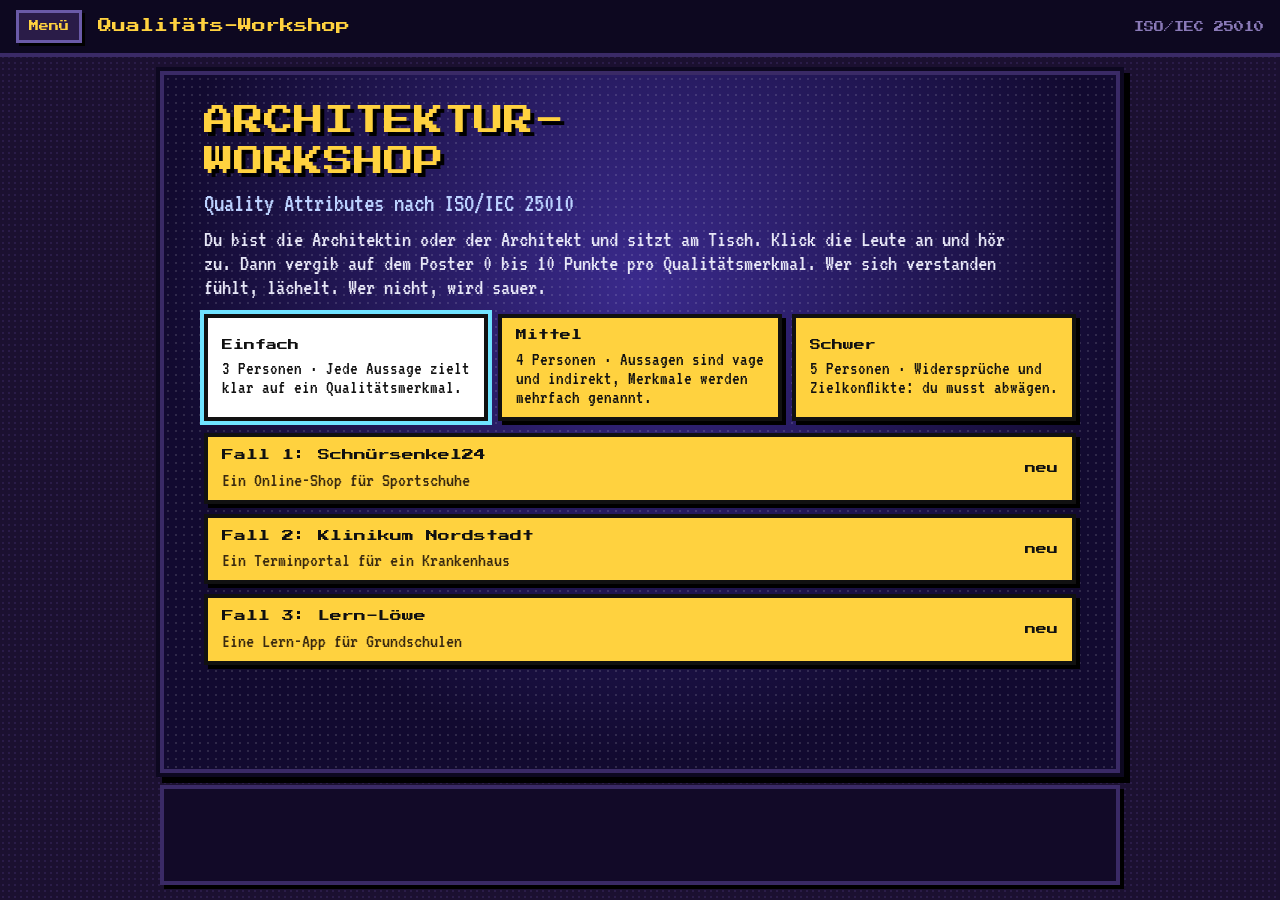
==== commit 4b03dab5: "Rename back link to 'Menü' and style it like the other menu buttons Co-Authored-By: Claude Sonnet 5." ====
--- a/games/quality-workshop/index.html
+++ b/games/quality-workshop/index.html
@@ -10,7 +10,7 @@
 </head>
 <body>
   <header class="topbar">
-    <a class="back" href="../../">&larr; Spielesammlung</a>
+    <a class="btn back" href="../../">Menü</a>
     <h1>Qualitäts-Workshop</h1>
     <span class="topbar-note">ISO/IEC 25010</span>
   </header>
--- a/games/quality-workshop/style.css
+++ b/games/quality-workshop/style.css
@@ -6,7 +6,7 @@
   border-bottom: 4px solid #3a2a66;
 }
 .topbar h1 { font: 14px/1.3 var(--px); margin: 0; color: var(--yellow); flex: 1; }
-.topbar .back { color: #9ad0ff; font-size: 14px; }
+.topbar .back { text-decoration: none; padding: 7px 10px; }
 .topbar-note { font: 10px var(--px); color: #8a7ab8; }
 
 .layout {
